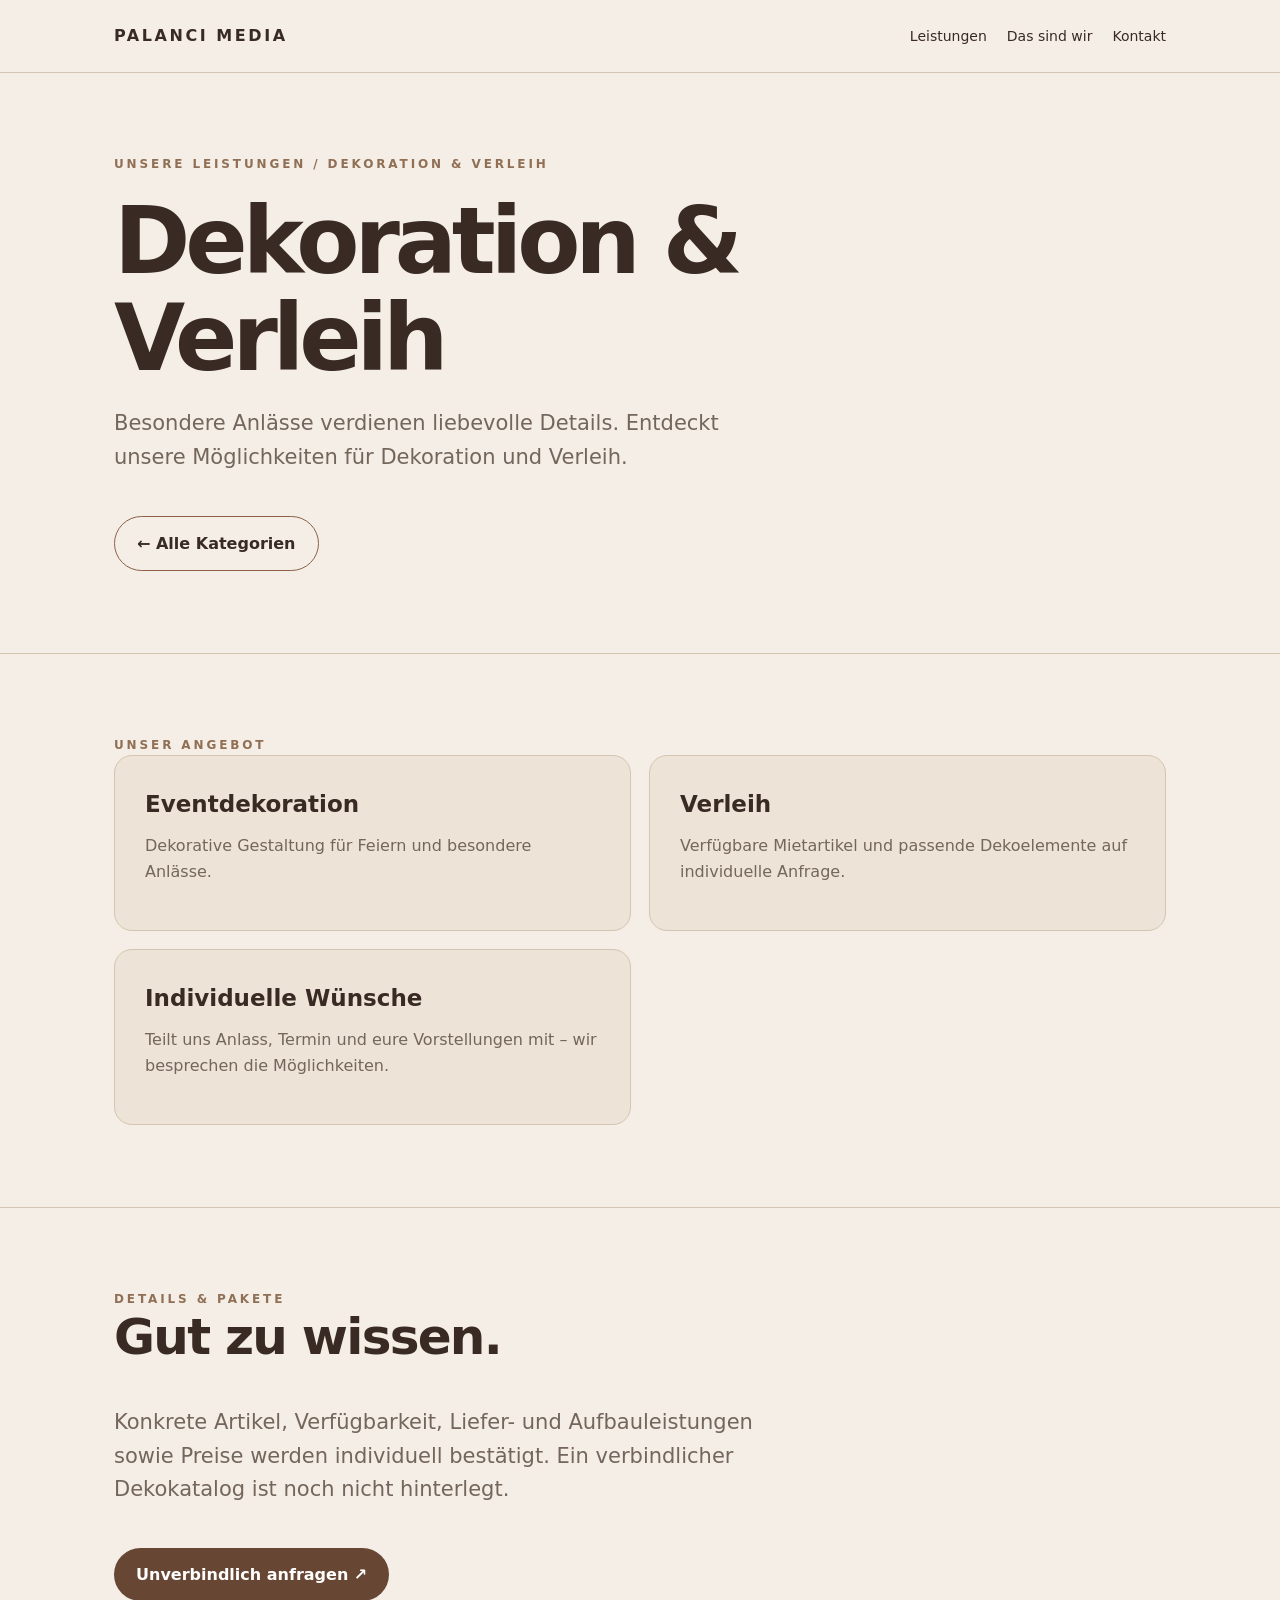
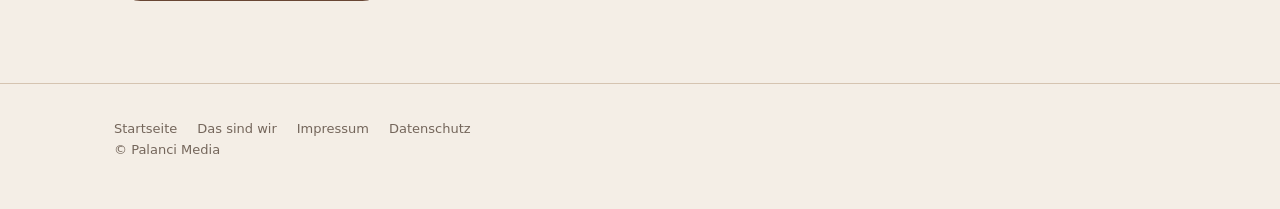
==== dekoration.html @ 07501e73 "Add Dekoration & Verleih details page" ====
<!doctype html><html lang="de"><head><meta charset="utf-8"><meta name="viewport" content="width=device-width,initial-scale=1"><meta name="theme-color" content="#f4eee6"><meta name="description" content="Palanci Media – Fotografie, Videografie, Content Creation und Dekoration. Entdecke unsere Leistungen."><title>Palanci Media | Foto · Video · Deko</title><link rel="stylesheet" href="styles.css"></head><body><header><nav class="wrap nav"><a href="index.html" class="brand">PALANCI MEDIA</a><div class="navlinks"><a href="index.html#leistungen">Leistungen</a><a href="ueber-uns.html">Das sind wir</a><a href="index.html#kontakt">Kontakt</a></div></nav></header><main><section><div class="wrap"><div class="eyebrow">Unsere Leistungen / Dekoration & Verleih</div><h1>Dekoration & Verleih</h1><p class="lead">Besondere Anlässe verdienen liebevolle Details. Entdeckt unsere Möglichkeiten für Dekoration und Verleih.</p><a href="index.html#leistungen" class="btn ghost">← Alle Kategorien</a></div></section><section><div class="wrap"><div class="eyebrow">Unser Angebot</div><div class="grid"><article class="card"><h3>Eventdekoration</h3><p>Dekorative Gestaltung für Feiern und besondere Anlässe.</p></article><article class="card"><h3>Verleih</h3><p>Verfügbare Mietartikel und passende Dekoelemente auf individuelle Anfrage.</p></article><article class="card"><h3>Individuelle Wünsche</h3><p>Teilt uns Anlass, Termin und eure Vorstellungen mit – wir besprechen die Möglichkeiten.</p></article></div></div></section><section><div class="wrap"><div class="eyebrow">Details & Pakete</div><h2>Gut zu wissen.</h2><p class="lead">Konkrete Artikel, Verfügbarkeit, Liefer- und Aufbauleistungen sowie Preise werden individuell bestätigt. Ein verbindlicher Dekokatalog ist noch nicht hinterlegt.</p><a class="btn" href="index.html#kontakt">Unverbindlich anfragen ↗</a></div></section></main><footer><div class="wrap"><div class="footerlinks"><a href="index.html">Startseite</a><a href="ueber-uns.html">Das sind wir</a><a href="impressum.html">Impressum</a><a href="datenschutz.html">Datenschutz</a></div><p>© Palanci Media</p></div></footer></body></html>
---- styles.css ----
:root{--bg:#10110f;--surface:#1b1d19;--line:#3b4037;--text:#f7f4ec;--muted:#b9bdaf;--accent:#d2b88b}*{box-sizing:border-box}html{scroll-behavior:smooth}body{margin:0;background:var(--bg);color:var(--text);font-family:Inter,system-ui,-apple-system,Arial,sans-serif;line-height:1.6}a{color:inherit;text-decoration:none}a:focus-visible{outline:2px solid var(--accent);outline-offset:4px}.wrap{max-width:1100px;margin:auto;padding:0 24px}header{position:sticky;top:0;z-index:10;background:#10110fea;border-bottom:1px solid var(--line);backdrop-filter:blur(14px)}.nav{min-height:72px;display:flex;align-items:center;justify-content:space-between;gap:18px}.brand{font-weight:800;letter-spacing:.14em}.navlinks{display:flex;gap:20px;align-items:center;font-size:14px}.navlinks a:hover,.social a:hover{color:var(--accent)}.hero{padding:110px 0 90px;background:radial-gradient(ellipse at 80% 20%,#353629,transparent 52%)}.eyebrow{color:var(--accent);font-size:12px;text-transform:uppercase;letter-spacing:.24em;font-weight:700}h1,h2,h3,p{margin-top:0}h1{font-size:clamp(44px,8vw,92px);line-height:1.05;letter-spacing:-.055em;max-width:950px;margin:20px 0}h2{font-size:clamp(30px,5vw,50px);line-height:1.1;letter-spacing:-.035em}.lead{font-size:clamp(17px,2.2vw,21px);max-width:650px;color:var(--muted)}.btn{display:inline-flex;align-items:center;justify-content:center;border-radius:100px;background:var(--accent);color:#171713;padding:14px 22px;font-weight:750;margin-top:20px}.btn:hover{background:#f1d7ab}.ghost{background:transparent;border:1px solid var(--muted);color:var(--text)}section{padding:82px 0;border-bottom:1px solid var(--line)}.grid{display:grid;grid-template-columns:repeat(2,minmax(0,1fr));gap:18px}.card{background:var(--surface);border:1px solid var(--line);padding:30px;border-radius:18px}.card h3{font-size:23px;margin:0 0 10px}.card p,.muted{color:var(--muted)}.pill{display:inline-block;border:1px solid var(--line);border-radius:40px;padding:6px 12px;font-size:12px;color:var(--accent);margin-bottom:18px}.packages{display:grid;grid-template-columns:repeat(3,1fr);gap:16px}.package{border:1px solid var(--line);padding:26px;border-radius:16px}.package strong{display:block;font-size:30px;color:var(--accent)}.placeholder{min-height:210px;border:1px dashed #727665;background:linear-gradient(135deg,#252822,#171914);border-radius:16px;display:grid;place-items:center;color:var(--muted);text-align:center;padding:25px}.social{display:grid;gap:12px}.social a{display:flex;align-items:center;gap:14px;border:1px solid var(--line);border-radius:14px;padding:16px 18px}.social svg{width:26px;height:26px;flex-shrink:0}.social small{display:block;color:var(--muted)}.steps{display:grid;grid-template-columns:repeat(4,1fr);gap:16px}.steps b{font-size:35px;color:var(--accent)}footer{padding:35px 0;color:var(--muted);font-size:13px}.footerlinks{display:flex;gap:20px;flex-wrap:wrap}.notice{border-left:3px solid var(--accent);padding:12px 18px;background:var(--surface)}@media(max-width:720px){.nav{align-items:flex-start;padding-top:15px;padding-bottom:15px;flex-direction:column}.navlinks{gap:16px;flex-wrap:wrap}.hero{padding:75px 0 65px}.grid,.packages,.steps{grid-template-columns:1fr}section{padding:62px 0}.card{padding:23px}}
/* Warm editorial redesign */ :root{--bg:#f4eee6;--surface:#e9dfd1;--line:#d5c4b1;--text:#392b24;--muted:#74665b;--accent:#8b6047}body{background:var(--bg)}header{background:#f4eee6ed}.hero{background:linear-gradient(130deg,#e9d7c3,#f9f4eb 58%,#e1cdb9)}.brand{letter-spacing:.16em}.eyebrow{color:#906f55}.card,.package{background:#ede3d7}.btn{background:#684634;color:#fff}.btn:hover{background:#4d352a}.ghost{color:var(--text);background:transparent;border:1px solid var(--accent)}.ghost:hover{color:#fff}.pill{color:#83563c}.placeholder{background:linear-gradient(135deg,#d7c4af,#ebdfd0);color:#5f4d42;border-color:#bca78e}.category-grid{display:grid;grid-template-columns:repeat(3,minmax(0,1fr));gap:16px}.category-link{display:flex;flex-direction:column;justify-content:space-between;min-height:310px;background:#e4d4c2;border:1px solid #d5c0ac;border-radius:20px;padding:29px;transition:transform .2s,box-shadow .2s}.category-link:nth-child(2){background:#ded0c2}.category-link:nth-child(3){background:#d8c5b2}.category-link:hover{transform:translateY(-5px);box-shadow:0 15px 35px #61472b22}.category-link h3{font-size:clamp(28px,3.2vw,40px);line-height:1.1;margin:0}.category-link p{color:#65564b}.category-link .arrow{font-size:32px;align-self:flex-end}.hero h1{max-width:850px}.detail-list{display:grid;gap:14px;margin-top:24px}.detail-list article{border-bottom:1px solid var(--line);padding:17px 0}.detail-list h3{margin-bottom:5px}.small-note{font-size:13px;color:var(--muted)}@media(max-width:760px){.category-grid{grid-template-columns:1fr}.category-link{min-height:220px}}
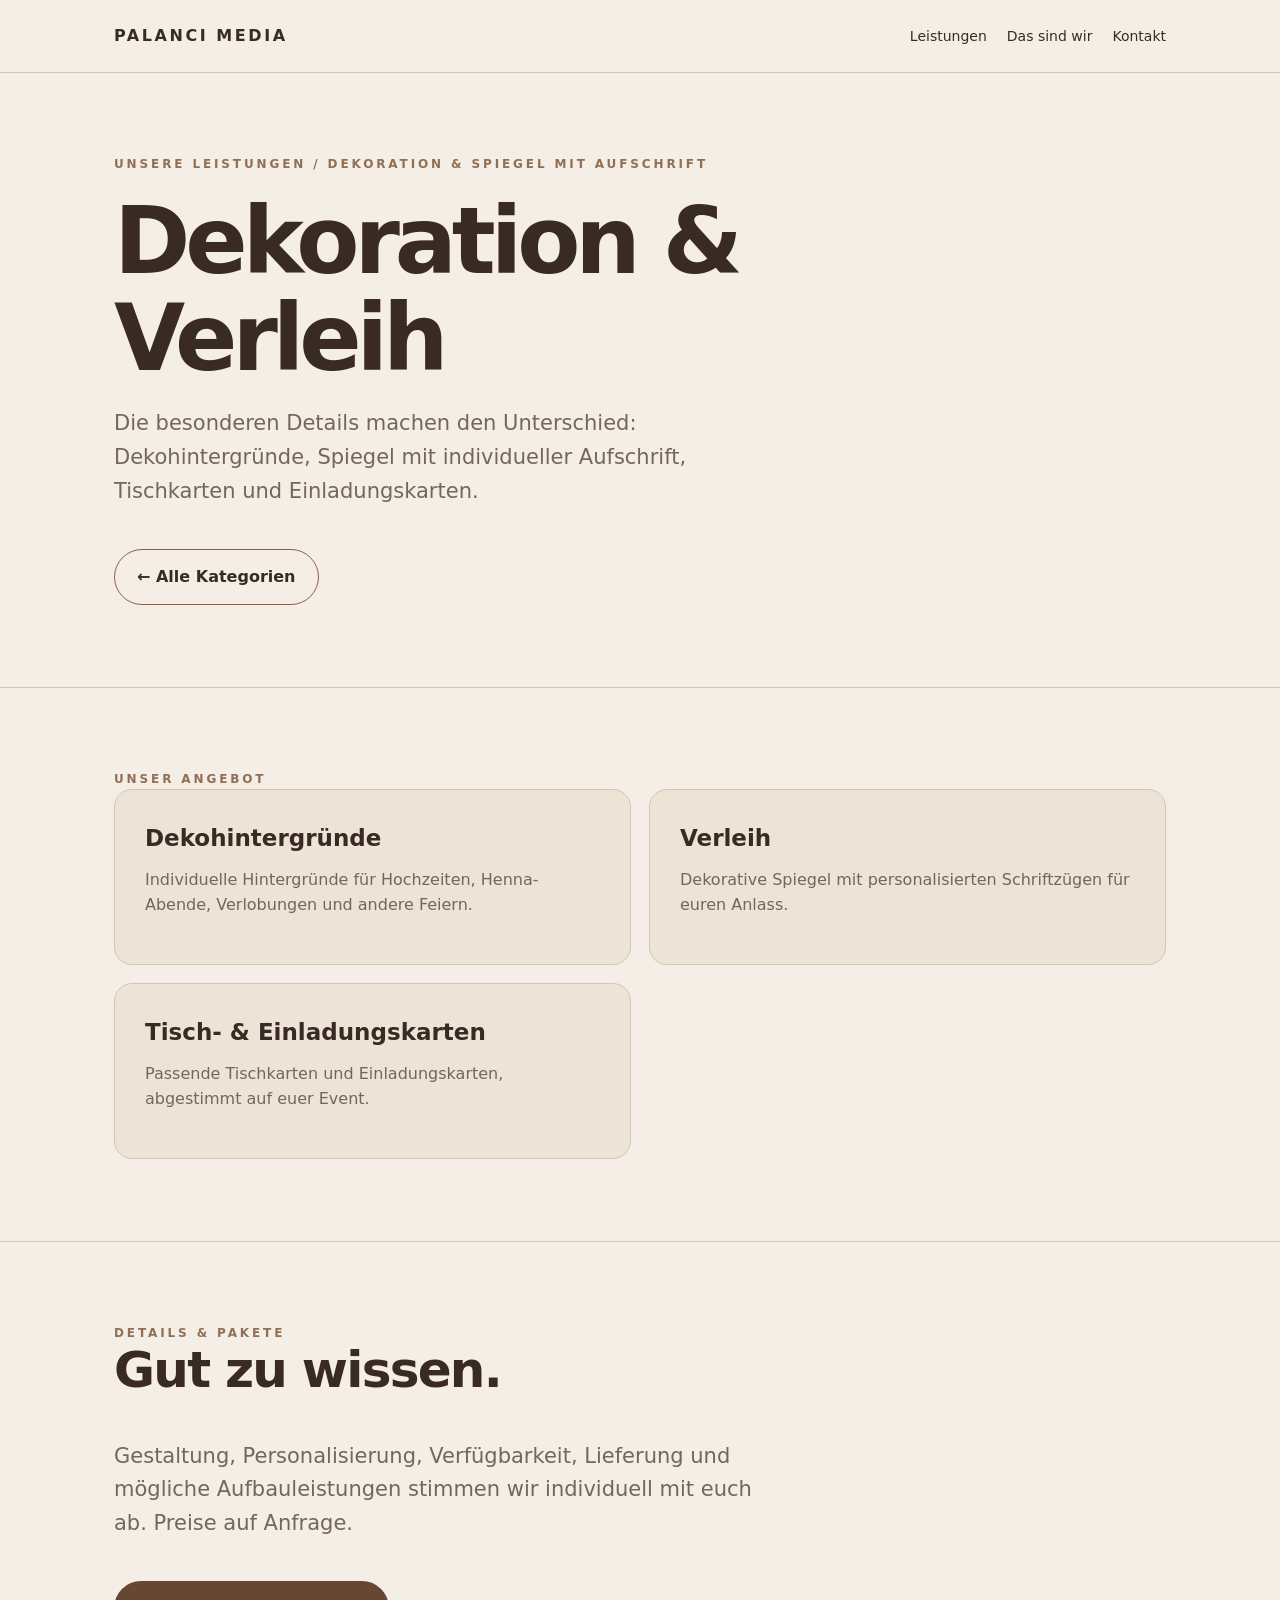
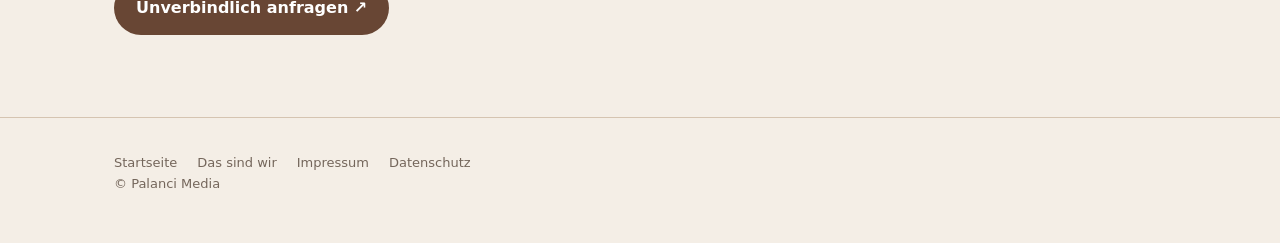
==== commit e77a1327: "Clarify Palanci Media services and flexible photo/video booking" ====
--- a/dekoration.html
+++ b/dekoration.html
@@ -1 +1 @@
-<!doctype html><html lang="de"><head><meta charset="utf-8"><meta name="viewport" content="width=device-width,initial-scale=1"><meta name="theme-color" content="#f4eee6"><meta name="description" content="Palanci Media – Fotografie, Videografie, Content Creation und Dekoration. Entdecke unsere Leistungen."><title>Palanci Media | Foto · Video · Deko</title><link rel="stylesheet" href="styles.css"></head><body><header><nav class="wrap nav"><a href="index.html" class="brand">PALANCI MEDIA</a><div class="navlinks"><a href="index.html#leistungen">Leistungen</a><a href="ueber-uns.html">Das sind wir</a><a href="index.html#kontakt">Kontakt</a></div></nav></header><main><section><div class="wrap"><div class="eyebrow">Unsere Leistungen / Dekoration & Verleih</div><h1>Dekoration & Verleih</h1><p class="lead">Besondere Anlässe verdienen liebevolle Details. Entdeckt unsere Möglichkeiten für Dekoration und Verleih.</p><a href="index.html#leistungen" class="btn ghost">← Alle Kategorien</a></div></section><section><div class="wrap"><div class="eyebrow">Unser Angebot</div><div class="grid"><article class="card"><h3>Eventdekoration</h3><p>Dekorative Gestaltung für Feiern und besondere Anlässe.</p></article><article class="card"><h3>Verleih</h3><p>Verfügbare Mietartikel und passende Dekoelemente auf individuelle Anfrage.</p></article><article class="card"><h3>Individuelle Wünsche</h3><p>Teilt uns Anlass, Termin und eure Vorstellungen mit – wir besprechen die Möglichkeiten.</p></article></div></div></section><section><div class="wrap"><div class="eyebrow">Details & Pakete</div><h2>Gut zu wissen.</h2><p class="lead">Konkrete Artikel, Verfügbarkeit, Liefer- und Aufbauleistungen sowie Preise werden individuell bestätigt. Ein verbindlicher Dekokatalog ist noch nicht hinterlegt.</p><a class="btn" href="index.html#kontakt">Unverbindlich anfragen ↗</a></div></section></main><footer><div class="wrap"><div class="footerlinks"><a href="index.html">Startseite</a><a href="ueber-uns.html">Das sind wir</a><a href="impressum.html">Impressum</a><a href="datenschutz.html">Datenschutz</a></div><p>© Palanci Media</p></div></footer></body></html>+<!doctype html><html lang="de"><head><meta charset="utf-8"><meta name="viewport" content="width=device-width,initial-scale=1"><meta name="theme-color" content="#f4eee6"><meta name="description" content="Palanci Media – Fotografie, Videografie, Content Creation und Dekoration. Entdecke unsere Leistungen."><title>Palanci Media | Foto · Video · Deko</title><link rel="stylesheet" href="styles.css"></head><body><header><nav class="wrap nav"><a href="index.html" class="brand">PALANCI MEDIA</a><div class="navlinks"><a href="index.html#leistungen">Leistungen</a><a href="ueber-uns.html">Das sind wir</a><a href="index.html#kontakt">Kontakt</a></div></nav></header><main><section><div class="wrap"><div class="eyebrow">Unsere Leistungen / Dekoration & Spiegel mit Aufschrift</div><h1>Dekoration & Verleih</h1><p class="lead">Die besonderen Details machen den Unterschied: Dekohintergründe, Spiegel mit individueller Aufschrift, Tischkarten und Einladungskarten.</p><a href="index.html#leistungen" class="btn ghost">← Alle Kategorien</a></div></section><section><div class="wrap"><div class="eyebrow">Unser Angebot</div><div class="grid"><article class="card"><h3>Dekohintergründe</h3><p>Individuelle Hintergründe für Hochzeiten, Henna-Abende, Verlobungen und andere Feiern.</p></article><article class="card"><h3>Verleih</h3><p>Dekorative Spiegel mit personalisierten Schriftzügen für euren Anlass.</p></article><article class="card"><h3>Tisch- & Einladungskarten</h3><p>Passende Tischkarten und Einladungskarten, abgestimmt auf euer Event.</p></article></div></div></section><section><div class="wrap"><div class="eyebrow">Details & Pakete</div><h2>Gut zu wissen.</h2><p class="lead">Gestaltung, Personalisierung, Verfügbarkeit, Lieferung und mögliche Aufbauleistungen stimmen wir individuell mit euch ab. Preise auf Anfrage.</p><a class="btn" href="index.html#kontakt">Unverbindlich anfragen ↗</a></div></section></main><footer><div class="wrap"><div class="footerlinks"><a href="index.html">Startseite</a><a href="ueber-uns.html">Das sind wir</a><a href="impressum.html">Impressum</a><a href="datenschutz.html">Datenschutz</a></div><p>© Palanci Media</p></div></footer></body></html>
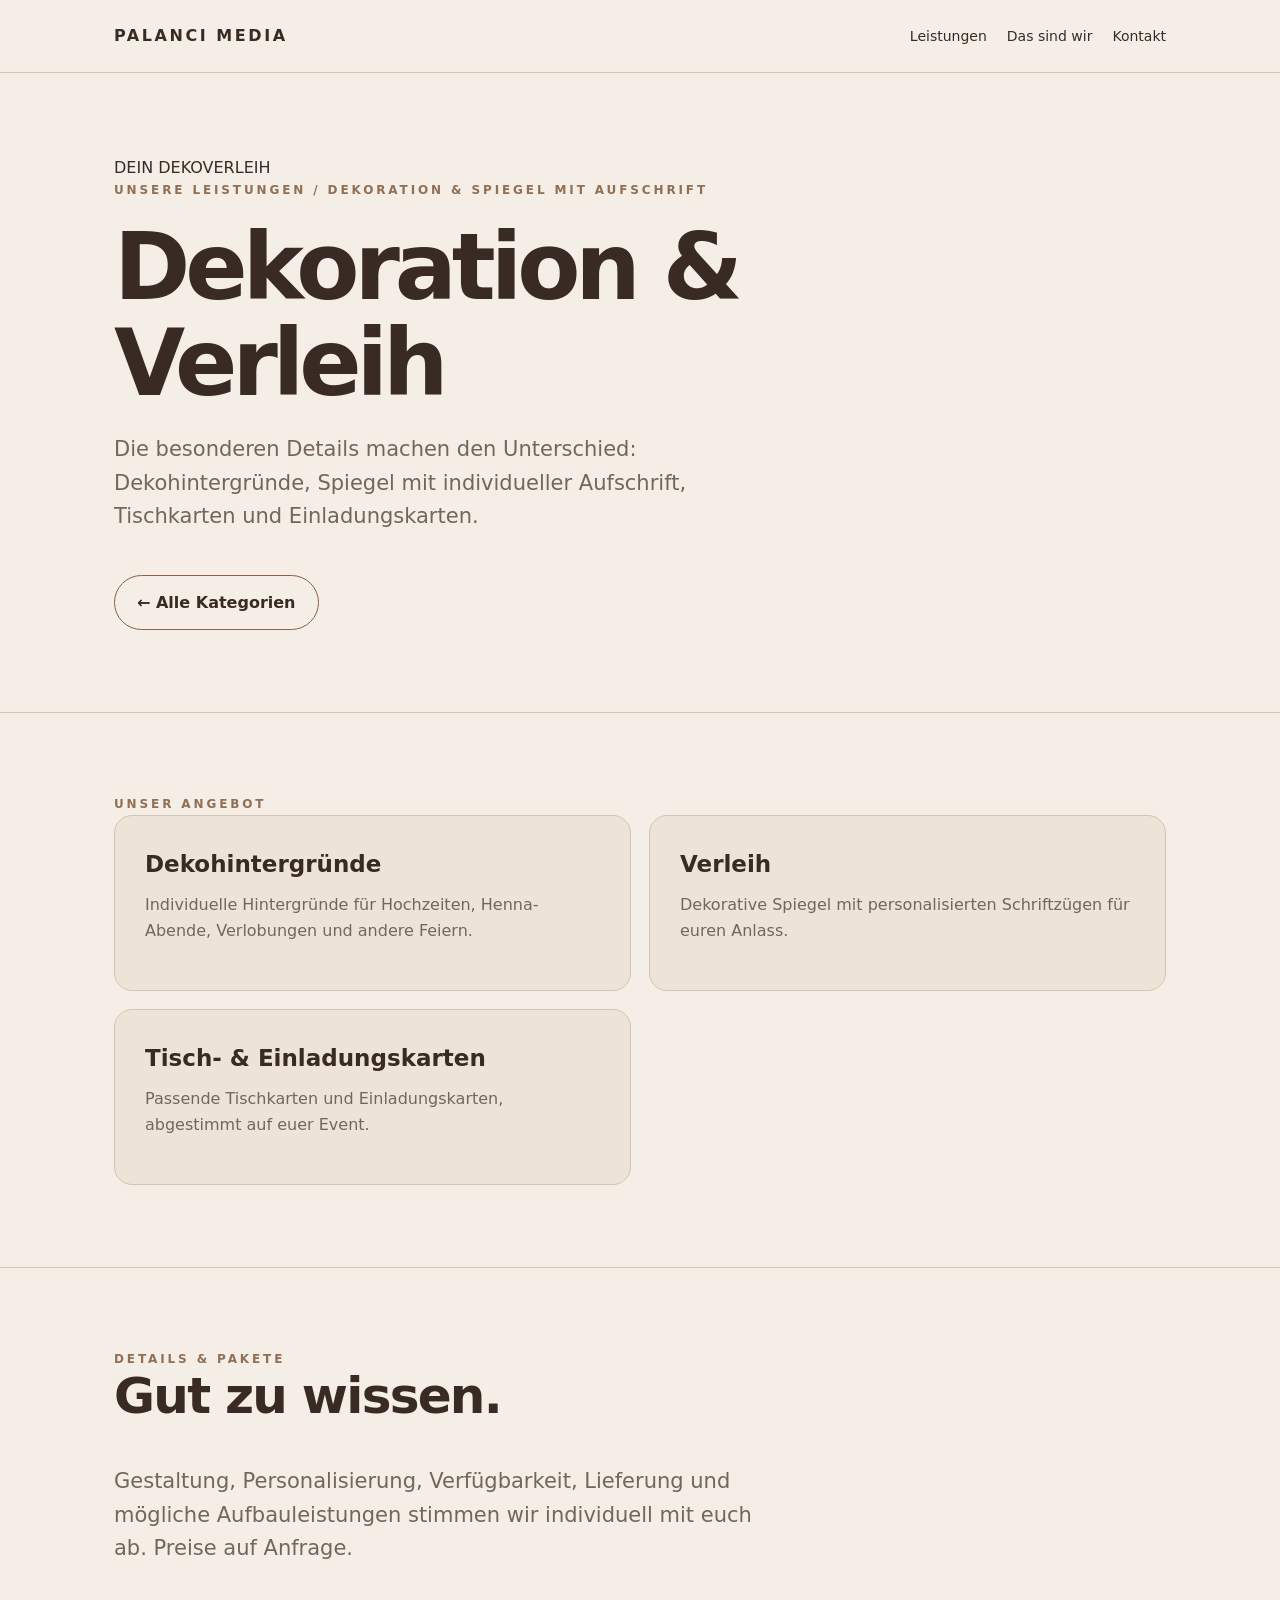
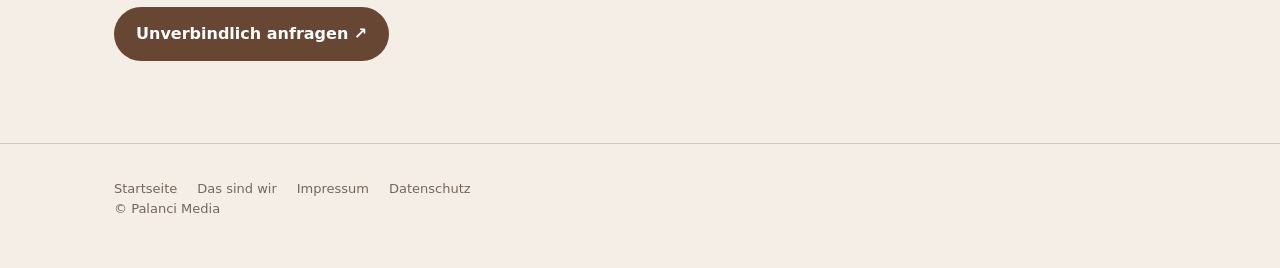
==== commit 48e6a133: "Prepare exact logo placement with safe text fallbacks" ====
--- a/dekoration.html
+++ b/dekoration.html
@@ -1 +1 @@
-<!doctype html><html lang="de"><head><meta charset="utf-8"><meta name="viewport" content="width=device-width,initial-scale=1"><meta name="theme-color" content="#f4eee6"><meta name="description" content="Palanci Media – Fotografie, Videografie, Content Creation und Dekoration. Entdecke unsere Leistungen."><title>Palanci Media | Foto · Video · Deko</title><link rel="stylesheet" href="styles.css"></head><body><header><nav class="wrap nav"><a href="index.html" class="brand">PALANCI MEDIA</a><div class="navlinks"><a href="index.html#leistungen">Leistungen</a><a href="ueber-uns.html">Das sind wir</a><a href="index.html#kontakt">Kontakt</a></div></nav></header><main><section><div class="wrap"><div class="eyebrow">Unsere Leistungen / Dekoration & Spiegel mit Aufschrift</div><h1>Dekoration & Verleih</h1><p class="lead">Die besonderen Details machen den Unterschied: Dekohintergründe, Spiegel mit individueller Aufschrift, Tischkarten und Einladungskarten.</p><a href="index.html#leistungen" class="btn ghost">← Alle Kategorien</a></div></section><section><div class="wrap"><div class="eyebrow">Unser Angebot</div><div class="grid"><article class="card"><h3>Dekohintergründe</h3><p>Individuelle Hintergründe für Hochzeiten, Henna-Abende, Verlobungen und andere Feiern.</p></article><article class="card"><h3>Verleih</h3><p>Dekorative Spiegel mit personalisierten Schriftzügen für euren Anlass.</p></article><article class="card"><h3>Tisch- & Einladungskarten</h3><p>Passende Tischkarten und Einladungskarten, abgestimmt auf euer Event.</p></article></div></div></section><section><div class="wrap"><div class="eyebrow">Details & Pakete</div><h2>Gut zu wissen.</h2><p class="lead">Gestaltung, Personalisierung, Verfügbarkeit, Lieferung und mögliche Aufbauleistungen stimmen wir individuell mit euch ab. Preise auf Anfrage.</p><a class="btn" href="index.html#kontakt">Unverbindlich anfragen ↗</a></div></section></main><footer><div class="wrap"><div class="footerlinks"><a href="index.html">Startseite</a><a href="ueber-uns.html">Das sind wir</a><a href="impressum.html">Impressum</a><a href="datenschutz.html">Datenschutz</a></div><p>© Palanci Media</p></div></footer></body></html>+<!doctype html><html lang="de"><head><meta charset="utf-8"><meta name="viewport" content="width=device-width,initial-scale=1"><meta name="theme-color" content="#f4eee6"><meta name="description" content="Palanci Media – Fotografie, Videografie, Content Creation und Dekoration. Entdecke unsere Leistungen."><title>Palanci Media | Foto · Video · Deko</title><link rel="stylesheet" href="styles.css"></head><body><header><nav class="wrap nav"><a href="index.html" class="brand"><span class="brand-logo brand-logo-palanci"><img src="assets/palanci.png" alt="PALANCI MEDIA" onerror="this.style.display='none'"><span class="brand-fallback">PALANCI MEDIA</span></span></a><div class="navlinks"><a href="index.html#leistungen">Leistungen</a><a href="ueber-uns.html">Das sind wir</a><a href="index.html#kontakt">Kontakt</a></div></nav></header><main><section><div class="wrap"><div class="detail-brand"><span class="brand-logo brand-logo-deko"><img src="assets/deko.png" alt="DEIN DEKOVERLEIH" onerror="this.style.display='none'"><span class="brand-fallback">DEIN DEKOVERLEIH</span></span></div><div class="eyebrow">Unsere Leistungen / Dekoration & Spiegel mit Aufschrift</div><h1>Dekoration & Verleih</h1><p class="lead">Die besonderen Details machen den Unterschied: Dekohintergründe, Spiegel mit individueller Aufschrift, Tischkarten und Einladungskarten.</p><a href="index.html#leistungen" class="btn ghost">← Alle Kategorien</a></div></section><section><div class="wrap"><div class="eyebrow">Unser Angebot</div><div class="grid"><article class="card"><h3>Dekohintergründe</h3><p>Individuelle Hintergründe für Hochzeiten, Henna-Abende, Verlobungen und andere Feiern.</p></article><article class="card"><h3>Verleih</h3><p>Dekorative Spiegel mit personalisierten Schriftzügen für euren Anlass.</p></article><article class="card"><h3>Tisch- & Einladungskarten</h3><p>Passende Tischkarten und Einladungskarten, abgestimmt auf euer Event.</p></article></div></div></section><section><div class="wrap"><div class="eyebrow">Details & Pakete</div><h2>Gut zu wissen.</h2><p class="lead">Gestaltung, Personalisierung, Verfügbarkeit, Lieferung und mögliche Aufbauleistungen stimmen wir individuell mit euch ab. Preise auf Anfrage.</p><a class="btn" href="index.html#kontakt">Unverbindlich anfragen ↗</a></div></section></main><footer><div class="wrap"><div class="footerlinks"><a href="index.html">Startseite</a><a href="ueber-uns.html">Das sind wir</a><a href="impressum.html">Impressum</a><a href="datenschutz.html">Datenschutz</a></div><p>© Palanci Media</p></div></footer></body></html>
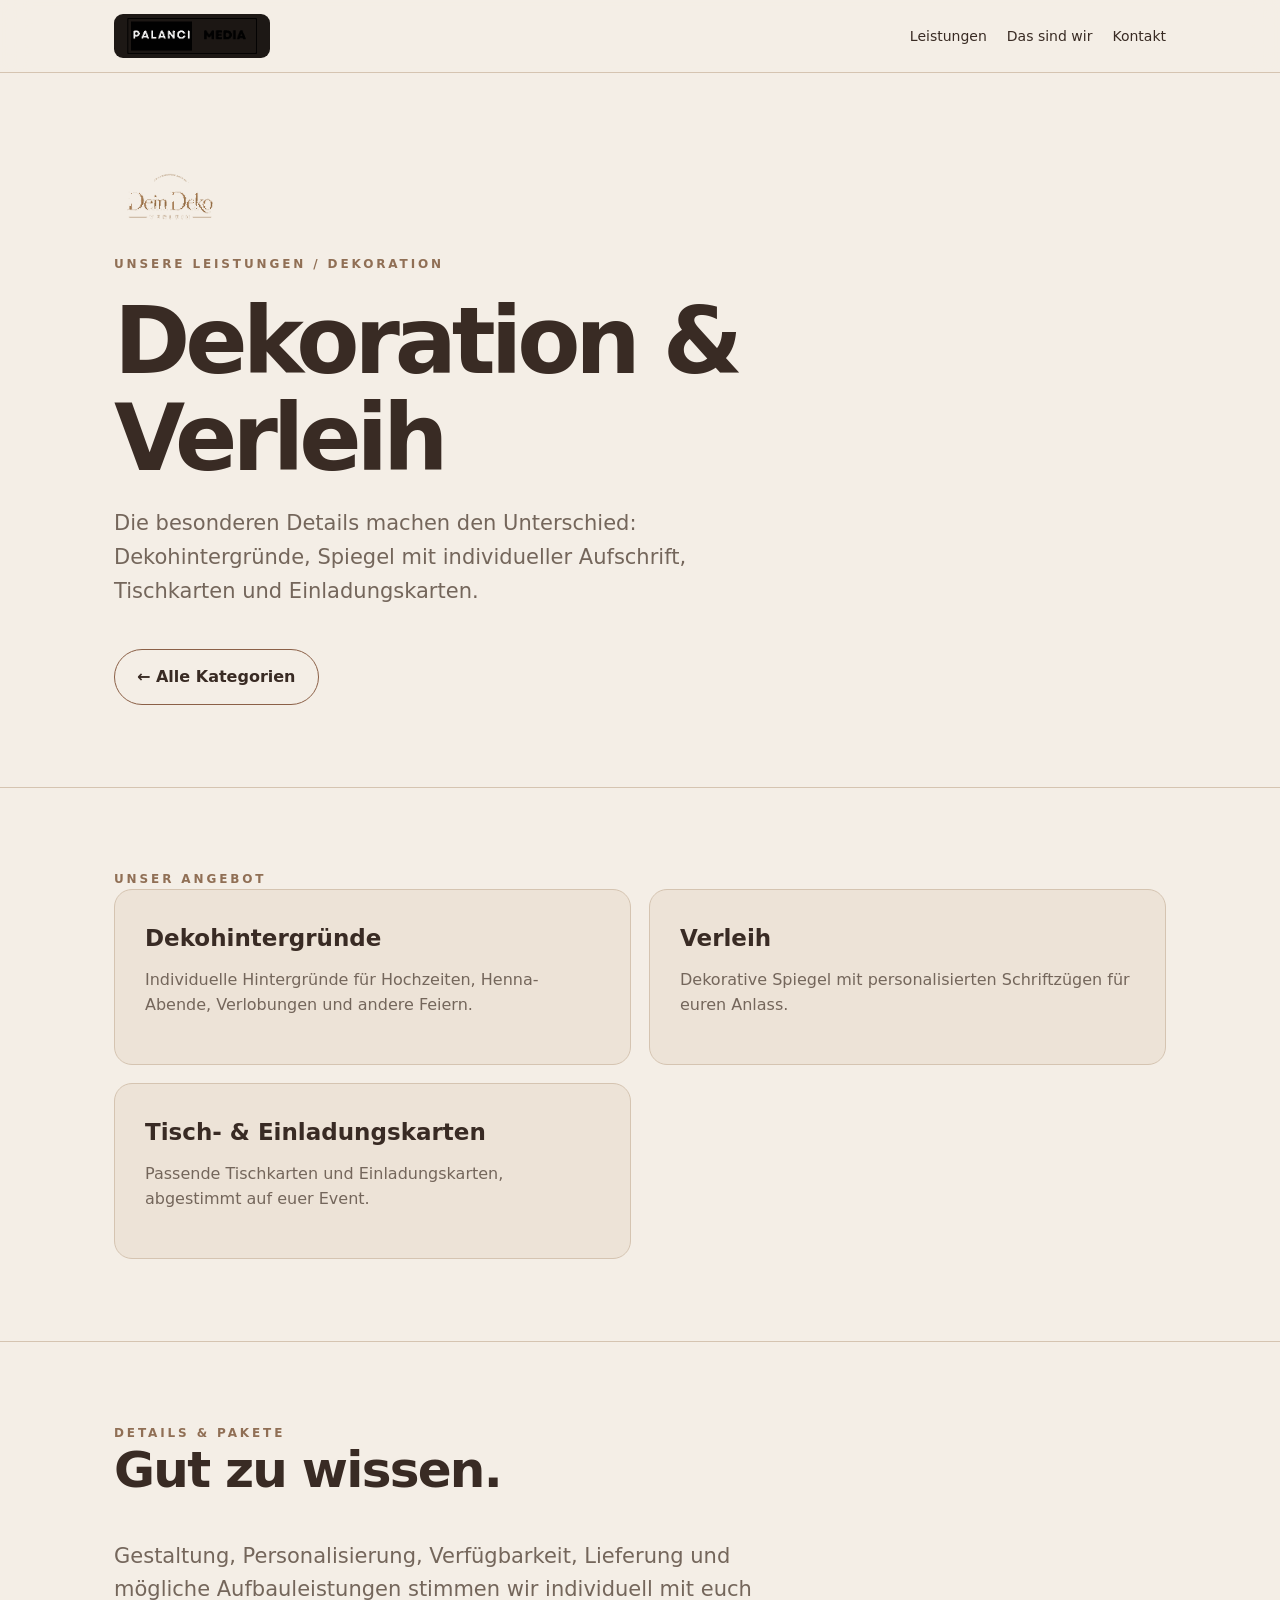
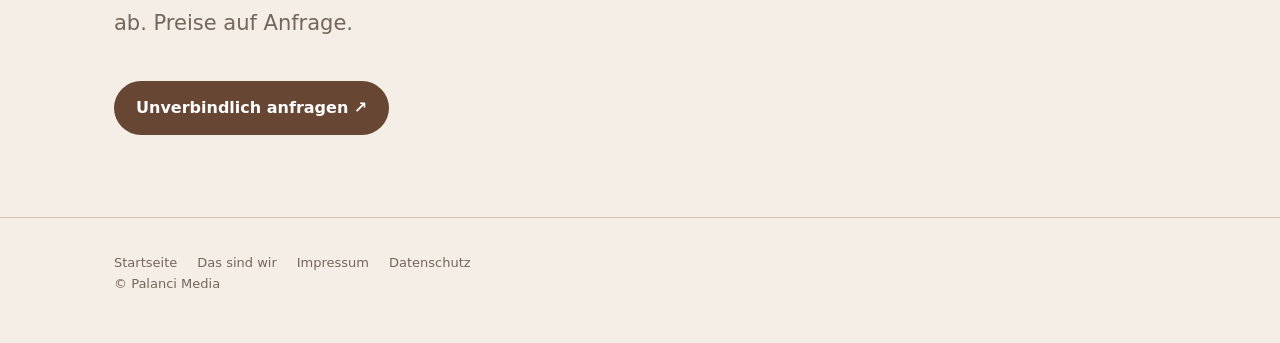
==== commit 9ef18322: "Polish logo layout: remove duplicate labels and improve mobile scaling" ====
--- a/dekoration.html
+++ b/dekoration.html
@@ -1 +1 @@
-<!doctype html><html lang="de"><head><meta charset="utf-8"><meta name="viewport" content="width=device-width,initial-scale=1"><meta name="theme-color" content="#f4eee6"><meta name="description" content="Palanci Media – Fotografie, Videografie, Content Creation und Dekoration. Entdecke unsere Leistungen."><title>Palanci Media | Foto · Video · Deko</title><link rel="stylesheet" href="styles.css"></head><body><header><nav class="wrap nav"><a href="index.html" class="brand"><span class="brand-logo brand-logo-palanci"><img src="assets/palanci.png" alt="PALANCI MEDIA" onerror="this.style.display='none'"><span class="brand-fallback">PALANCI MEDIA</span></span></a><div class="navlinks"><a href="index.html#leistungen">Leistungen</a><a href="ueber-uns.html">Das sind wir</a><a href="index.html#kontakt">Kontakt</a></div></nav></header><main><section><div class="wrap"><div class="detail-brand"><span class="brand-logo brand-logo-deko"><img src="assets/deko.png" alt="DEIN DEKOVERLEIH" onerror="this.style.display='none'"><span class="brand-fallback">DEIN DEKOVERLEIH</span></span></div><div class="eyebrow">Unsere Leistungen / Dekoration & Spiegel mit Aufschrift</div><h1>Dekoration & Verleih</h1><p class="lead">Die besonderen Details machen den Unterschied: Dekohintergründe, Spiegel mit individueller Aufschrift, Tischkarten und Einladungskarten.</p><a href="index.html#leistungen" class="btn ghost">← Alle Kategorien</a></div></section><section><div class="wrap"><div class="eyebrow">Unser Angebot</div><div class="grid"><article class="card"><h3>Dekohintergründe</h3><p>Individuelle Hintergründe für Hochzeiten, Henna-Abende, Verlobungen und andere Feiern.</p></article><article class="card"><h3>Verleih</h3><p>Dekorative Spiegel mit personalisierten Schriftzügen für euren Anlass.</p></article><article class="card"><h3>Tisch- & Einladungskarten</h3><p>Passende Tischkarten und Einladungskarten, abgestimmt auf euer Event.</p></article></div></div></section><section><div class="wrap"><div class="eyebrow">Details & Pakete</div><h2>Gut zu wissen.</h2><p class="lead">Gestaltung, Personalisierung, Verfügbarkeit, Lieferung und mögliche Aufbauleistungen stimmen wir individuell mit euch ab. Preise auf Anfrage.</p><a class="btn" href="index.html#kontakt">Unverbindlich anfragen ↗</a></div></section></main><footer><div class="wrap"><div class="footerlinks"><a href="index.html">Startseite</a><a href="ueber-uns.html">Das sind wir</a><a href="impressum.html">Impressum</a><a href="datenschutz.html">Datenschutz</a></div><p>© Palanci Media</p></div></footer></body></html>+<!doctype html><html lang="de"><head><meta charset="utf-8"><meta name="viewport" content="width=device-width,initial-scale=1"><meta name="theme-color" content="#f4eee6"><meta name="description" content="Palanci Media – Fotografie, Videografie, Content Creation und Dekoration. Entdecke unsere Leistungen."><title>Palanci Media | Foto · Video · Deko</title><link rel="stylesheet" href="styles.css"></head><body><header><nav class="wrap nav"><a href="index.html" class="brand"><span class="brand-logo brand-logo-palanci"><img src="assets/palanci.png" alt="Palanci Media"></span></a><div class="navlinks"><a href="index.html#leistungen">Leistungen</a><a href="ueber-uns.html">Das sind wir</a><a href="index.html#kontakt">Kontakt</a></div></nav></header><main><section><div class="wrap"><div class="detail-brand"><span class="brand-logo brand-logo-deko"><img src="assets/deko.png" alt="Dein Dekoverleih"></span></div><div class="eyebrow">Unsere Leistungen / Dekoration</div><h1>Dekoration & Verleih</h1><p class="lead">Die besonderen Details machen den Unterschied: Dekohintergründe, Spiegel mit individueller Aufschrift, Tischkarten und Einladungskarten.</p><a href="index.html#leistungen" class="btn ghost">← Alle Kategorien</a></div></section><section><div class="wrap"><div class="eyebrow">Unser Angebot</div><div class="grid"><article class="card"><h3>Dekohintergründe</h3><p>Individuelle Hintergründe für Hochzeiten, Henna-Abende, Verlobungen und andere Feiern.</p></article><article class="card"><h3>Verleih</h3><p>Dekorative Spiegel mit personalisierten Schriftzügen für euren Anlass.</p></article><article class="card"><h3>Tisch- & Einladungskarten</h3><p>Passende Tischkarten und Einladungskarten, abgestimmt auf euer Event.</p></article></div></div></section><section><div class="wrap"><div class="eyebrow">Details & Pakete</div><h2>Gut zu wissen.</h2><p class="lead">Gestaltung, Personalisierung, Verfügbarkeit, Lieferung und mögliche Aufbauleistungen stimmen wir individuell mit euch ab. Preise auf Anfrage.</p><a class="btn" href="index.html#kontakt">Unverbindlich anfragen ↗</a></div></section></main><footer><div class="wrap"><div class="footerlinks"><a href="index.html">Startseite</a><a href="ueber-uns.html">Das sind wir</a><a href="impressum.html">Impressum</a><a href="datenschutz.html">Datenschutz</a></div><p>© Palanci Media</p></div></footer></body></html>
--- a/styles.css
+++ b/styles.css
@@ -1,2 +1,5 @@
 :root{--bg:#10110f;--surface:#1b1d19;--line:#3b4037;--text:#f7f4ec;--muted:#b9bdaf;--accent:#d2b88b}*{box-sizing:border-box}html{scroll-behavior:smooth}body{margin:0;background:var(--bg);color:var(--text);font-family:Inter,system-ui,-apple-system,Arial,sans-serif;line-height:1.6}a{color:inherit;text-decoration:none}a:focus-visible{outline:2px solid var(--accent);outline-offset:4px}.wrap{max-width:1100px;margin:auto;padding:0 24px}header{position:sticky;top:0;z-index:10;background:#10110fea;border-bottom:1px solid var(--line);backdrop-filter:blur(14px)}.nav{min-height:72px;display:flex;align-items:center;justify-content:space-between;gap:18px}.brand{font-weight:800;letter-spacing:.14em}.navlinks{display:flex;gap:20px;align-items:center;font-size:14px}.navlinks a:hover,.social a:hover{color:var(--accent)}.hero{padding:110px 0 90px;background:radial-gradient(ellipse at 80% 20%,#353629,transparent 52%)}.eyebrow{color:var(--accent);font-size:12px;text-transform:uppercase;letter-spacing:.24em;font-weight:700}h1,h2,h3,p{margin-top:0}h1{font-size:clamp(44px,8vw,92px);line-height:1.05;letter-spacing:-.055em;max-width:950px;margin:20px 0}h2{font-size:clamp(30px,5vw,50px);line-height:1.1;letter-spacing:-.035em}.lead{font-size:clamp(17px,2.2vw,21px);max-width:650px;color:var(--muted)}.btn{display:inline-flex;align-items:center;justify-content:center;border-radius:100px;background:var(--accent);color:#171713;padding:14px 22px;font-weight:750;margin-top:20px}.btn:hover{background:#f1d7ab}.ghost{background:transparent;border:1px solid var(--muted);color:var(--text)}section{padding:82px 0;border-bottom:1px solid var(--line)}.grid{display:grid;grid-template-columns:repeat(2,minmax(0,1fr));gap:18px}.card{background:var(--surface);border:1px solid var(--line);padding:30px;border-radius:18px}.card h3{font-size:23px;margin:0 0 10px}.card p,.muted{color:var(--muted)}.pill{display:inline-block;border:1px solid var(--line);border-radius:40px;padding:6px 12px;font-size:12px;color:var(--accent);margin-bottom:18px}.packages{display:grid;grid-template-columns:repeat(3,1fr);gap:16px}.package{border:1px solid var(--line);padding:26px;border-radius:16px}.package strong{display:block;font-size:30px;color:var(--accent)}.placeholder{min-height:210px;border:1px dashed #727665;background:linear-gradient(135deg,#252822,#171914);border-radius:16px;display:grid;place-items:center;color:var(--muted);text-align:center;padding:25px}.social{display:grid;gap:12px}.social a{display:flex;align-items:center;gap:14px;border:1px solid var(--line);border-radius:14px;padding:16px 18px}.social svg{width:26px;height:26px;flex-shrink:0}.social small{display:block;color:var(--muted)}.steps{display:grid;grid-template-columns:repeat(4,1fr);gap:16px}.steps b{font-size:35px;color:var(--accent)}footer{padding:35px 0;color:var(--muted);font-size:13px}.footerlinks{display:flex;gap:20px;flex-wrap:wrap}.notice{border-left:3px solid var(--accent);padding:12px 18px;background:var(--surface)}@media(max-width:720px){.nav{align-items:flex-start;padding-top:15px;padding-bottom:15px;flex-direction:column}.navlinks{gap:16px;flex-wrap:wrap}.hero{padding:75px 0 65px}.grid,.packages,.steps{grid-template-columns:1fr}section{padding:62px 0}.card{padding:23px}}
 /* Warm editorial redesign */ :root{--bg:#f4eee6;--surface:#e9dfd1;--line:#d5c4b1;--text:#392b24;--muted:#74665b;--accent:#8b6047}body{background:var(--bg)}header{background:#f4eee6ed}.hero{background:linear-gradient(130deg,#e9d7c3,#f9f4eb 58%,#e1cdb9)}.brand{letter-spacing:.16em}.eyebrow{color:#906f55}.card,.package{background:#ede3d7}.btn{background:#684634;color:#fff}.btn:hover{background:#4d352a}.ghost{color:var(--text);background:transparent;border:1px solid var(--accent)}.ghost:hover{color:#fff}.pill{color:#83563c}.placeholder{background:linear-gradient(135deg,#d7c4af,#ebdfd0);color:#5f4d42;border-color:#bca78e}.category-grid{display:grid;grid-template-columns:repeat(3,minmax(0,1fr));gap:16px}.category-link{display:flex;flex-direction:column;justify-content:space-between;min-height:310px;background:#e4d4c2;border:1px solid #d5c0ac;border-radius:20px;padding:29px;transition:transform .2s,box-shadow .2s}.category-link:nth-child(2){background:#ded0c2}.category-link:nth-child(3){background:#d8c5b2}.category-link:hover{transform:translateY(-5px);box-shadow:0 15px 35px #61472b22}.category-link h3{font-size:clamp(28px,3.2vw,40px);line-height:1.1;margin:0}.category-link p{color:#65564b}.category-link .arrow{font-size:32px;align-self:flex-end}.hero h1{max-width:850px}.detail-list{display:grid;gap:14px;margin-top:24px}.detail-list article{border-bottom:1px solid var(--line);padding:17px 0}.detail-list h3{margin-bottom:5px}.small-note{font-size:13px;color:var(--muted)}@media(max-width:760px){.category-grid{grid-template-columns:1fr}.category-link{min-height:220px}}
+
+/* Brand logos: text fallback is visible until the exact PNG assets are uploaded */
+.brand-logo{display:inline-flex;align-items:center;justify-content:center;min-width:110px;min-height:40px;position:relative;vertical-align:middle}.brand-logo img{display:block;position:relative;z-index:1;max-width:100%;width:auto;height:auto;max-height:86px;object-fit:contain}.brand-logo-palanci{background:#1d1815;border-radius:9px;padding:4px 12px;min-width:156px}.brand-logo-palanci img{max-height:36px}.brand-logo-content img{max-height:60px;max-width:180px}.brand-logo-deko img{max-height:86px;max-width:185px}.brand-fallback{font-size:12px;font-weight:750;letter-spacing:.07em;text-align:center;position:absolute;color:#694d3b}.brand-logo-palanci .brand-fallback{color:#fff}.category-link .brand-logo{align-self:flex-start;margin-bottom:8px}.detail-brand{margin:0 0 14px}.detail-brand .brand-logo{min-height:62px}@media(max-width:720px){.brand-logo-palanci{min-width:142px}.brand-logo-palanci img{max-height:31px}.category-link .brand-logo{margin-bottom:10px}}
